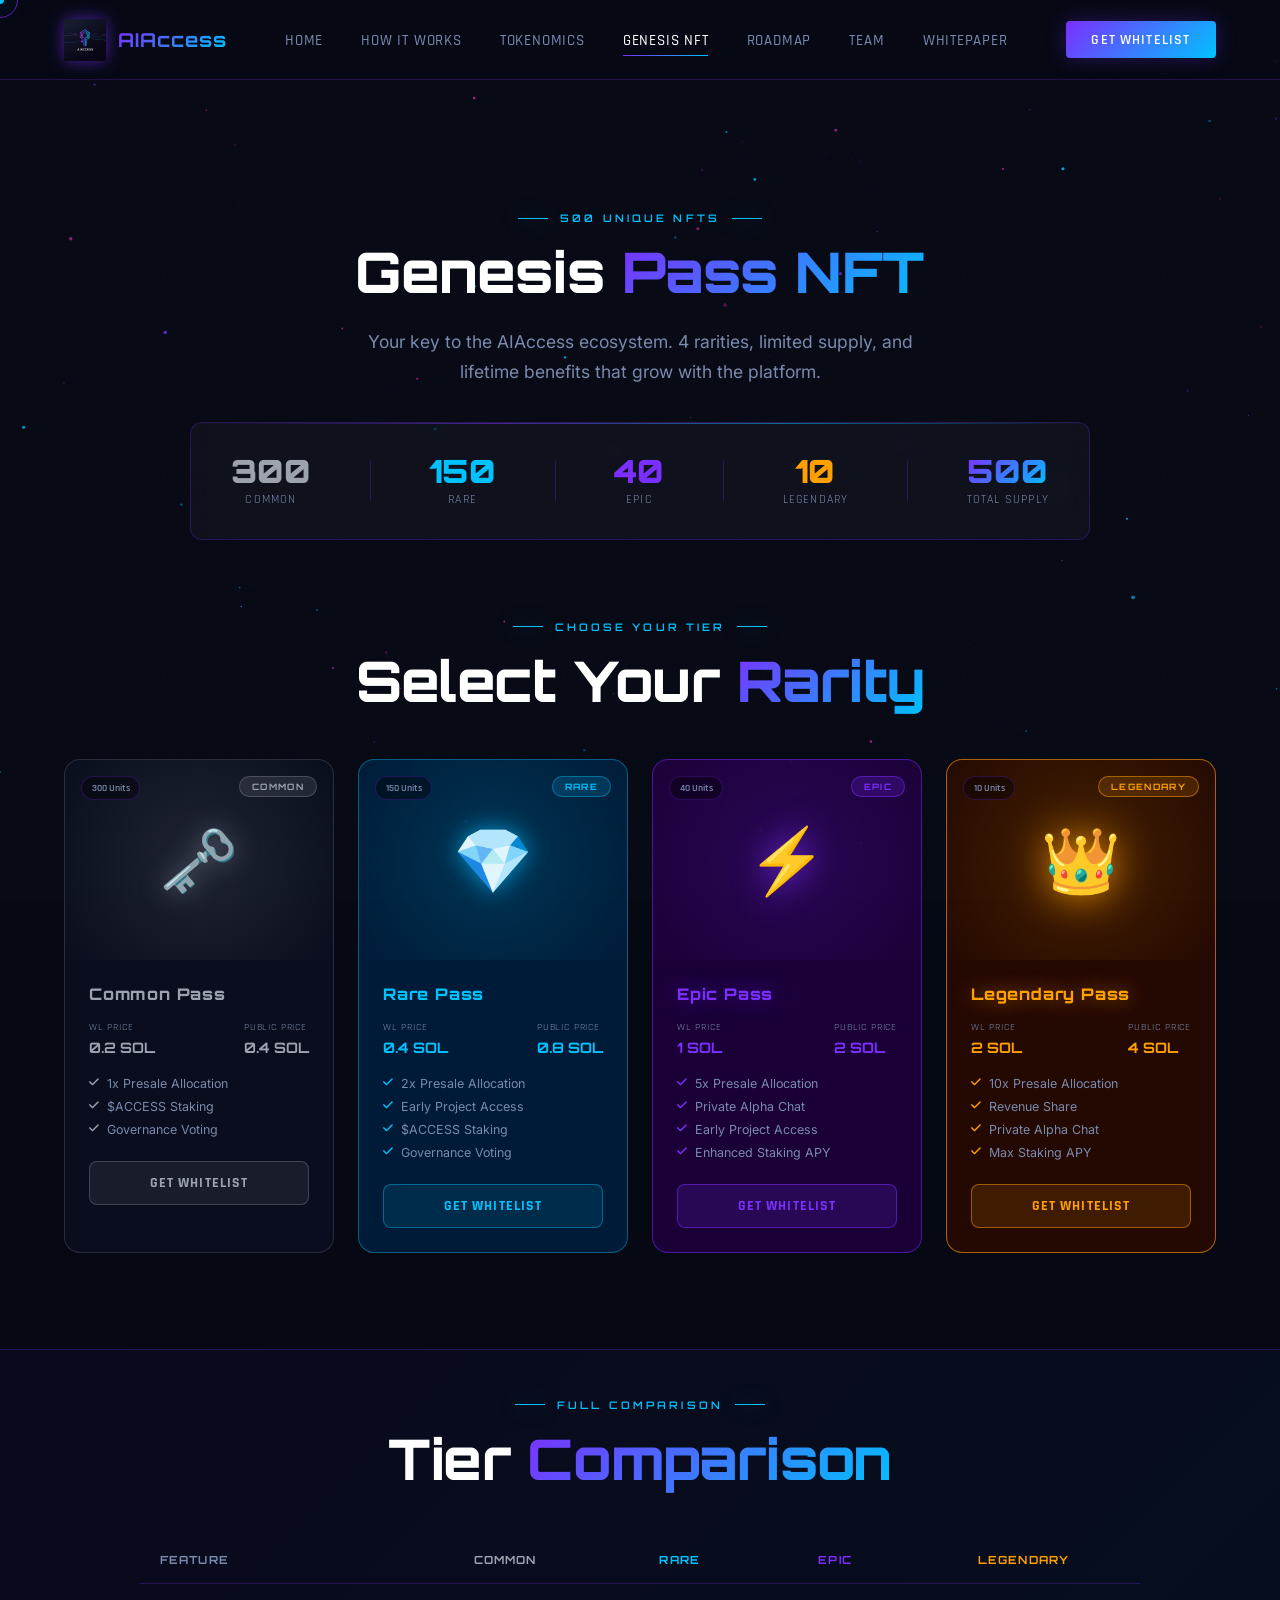
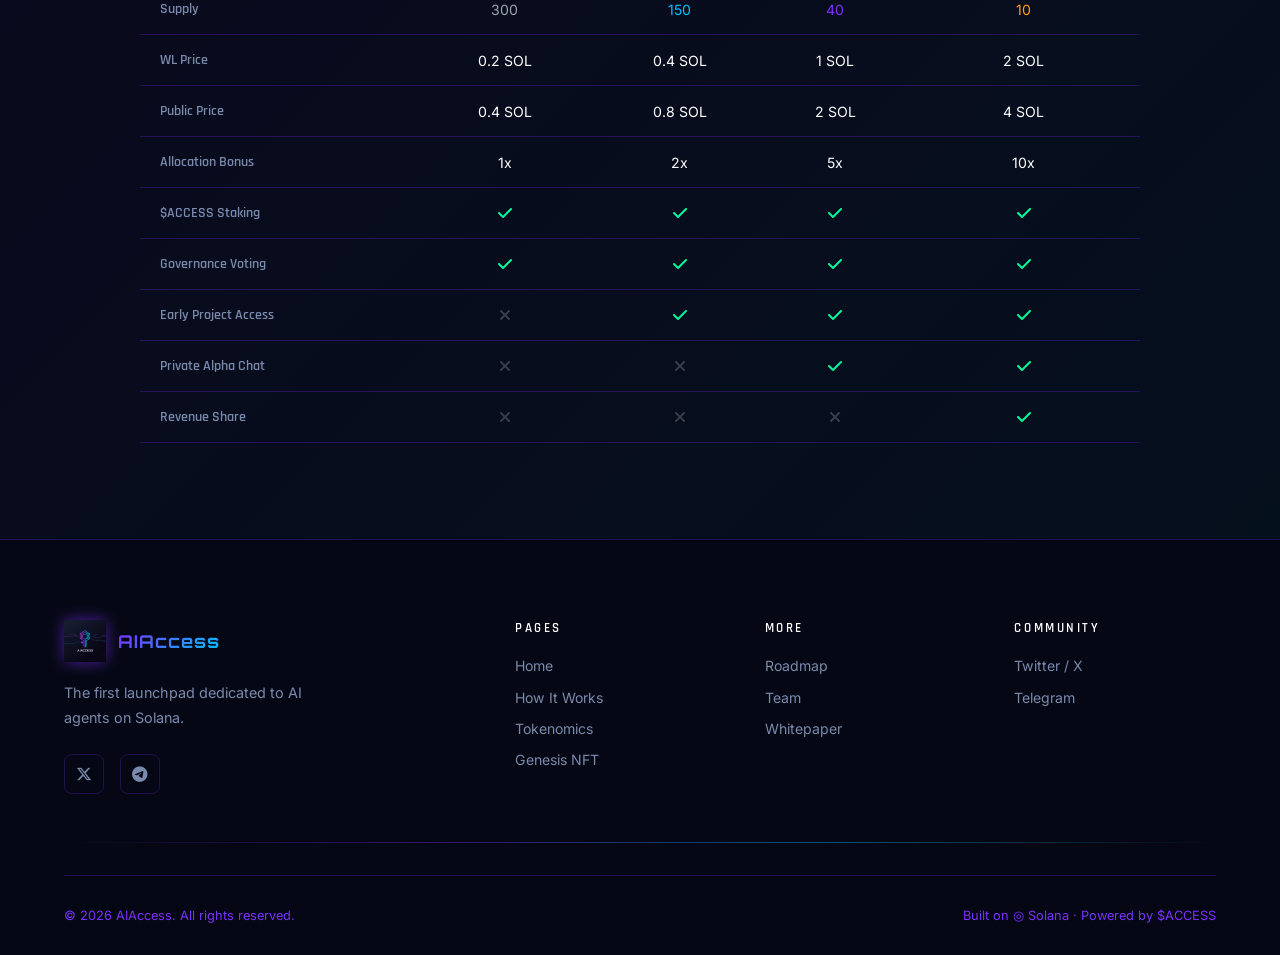
==== genesis-nft.html @ 283b60ef "Add files via upload" ====
<!DOCTYPE html>
<html lang="en">
<head>
  <meta charset="UTF-8" />
  <meta name="viewport" content="width=device-width, initial-scale=1.0" />
  <title>Genesis Pass NFT — AIAccess</title>
  <link rel="stylesheet" href="style.css" />
  <link rel="stylesheet" href="https://cdnjs.cloudflare.com/ajax/libs/font-awesome/6.5.0/css/all.min.css" />
  <style>
    .page-hero {
      min-height: 38vh;
      display: flex;
      align-items: center;
      justify-content: center;
      text-align: center;
      padding: calc(var(--nav-height) + 3rem) 2rem 2rem;
    }

    /* NFT Supply Bar */
    .supply-bar-section {
      padding: 0 clamp(1rem,5vw,4rem) 3rem;
    }

    .supply-bar-card {
      max-width: 900px;
      margin: 0 auto;
      padding: 2rem 2.5rem;
      display: flex;
      align-items: center;
      justify-content: space-between;
      flex-wrap: wrap;
      gap: 2rem;
    }

    .supply-item {
      text-align: center;
    }

    .supply-num {
      font-family: var(--font-display);
      font-size: 2rem;
      font-weight: 900;
      line-height: 1;
    }

    .supply-label {
      font-size: 0.75rem;
      color: var(--muted);
      text-transform: uppercase;
      letter-spacing: 0.1em;
      margin-top: 0.3rem;
      font-family: var(--font-heading);
    }

    /* NFT Cards */
    .nft-section {
      padding: 2rem clamp(1rem,5vw,4rem) 6rem;
    }

    .nft-grid {
      display: grid;
      grid-template-columns: repeat(4, 1fr);
      gap: 1.5rem;
      max-width: 1200px;
      margin: 3rem auto 0;
    }

    .nft-card {
      border-radius: 16px;
      overflow: hidden;
      position: relative;
      transition: var(--transition);
      cursor: pointer;
    }

    .nft-card::before {
      content: '';
      position: absolute;
      inset: 0;
      border-radius: 16px;
      padding: 1px;
      -webkit-mask: linear-gradient(#fff 0 0) content-box, linear-gradient(#fff 0 0);
      -webkit-mask-composite: xor;
      mask-composite: exclude;
      pointer-events: none;
    }

    .nft-card.common { background: rgba(10,15,30,0.9); border: 1px solid rgba(120,120,140,0.3); }
    .nft-card.rare { background: rgba(0,30,60,0.9); border: 1px solid rgba(0,194,255,0.4); }
    .nft-card.epic { background: rgba(30,0,60,0.9); border: 1px solid rgba(123,47,255,0.5); }
    .nft-card.legendary { background: rgba(40,10,0,0.9); border: 1px solid rgba(255,160,0,0.6); }

    .nft-card:hover {
      transform: translateY(-8px) scale(1.02);
    }

    .nft-card.common:hover { box-shadow: 0 20px 60px rgba(120,120,140,0.2); }
    .nft-card.rare:hover { box-shadow: 0 20px 60px rgba(0,194,255,0.25); }
    .nft-card.epic:hover { box-shadow: 0 20px 60px rgba(123,47,255,0.3); }
    .nft-card.legendary:hover { box-shadow: 0 20px 60px rgba(255,160,0,0.3); }

    .nft-visual {
      height: 200px;
      position: relative;
      display: flex;
      align-items: center;
      justify-content: center;
      overflow: hidden;
    }

    .nft-visual-bg {
      position: absolute;
      inset: 0;
      opacity: 0.15;
    }

    .nft-card.common .nft-visual-bg { background: radial-gradient(circle, #9ca3af, transparent); }
    .nft-card.rare .nft-visual-bg { background: radial-gradient(circle, #00C2FF, transparent); }
    .nft-card.epic .nft-visual-bg { background: radial-gradient(circle, #7B2FFF, transparent); }
    .nft-card.legendary .nft-visual-bg { background: radial-gradient(circle, #FFA000, transparent); }

    .nft-icon {
      font-size: 4rem;
      position: relative;
      z-index: 1;
      animation: float-slow 5s ease-in-out infinite;
    }

    .nft-card.common .nft-icon { filter: drop-shadow(0 0 12px rgba(156,163,175,0.5)); }
    .nft-card.rare .nft-icon { filter: drop-shadow(0 0 12px rgba(0,194,255,0.7)); }
    .nft-card.epic .nft-icon { filter: drop-shadow(0 0 16px rgba(123,47,255,0.8)); }
    .nft-card.legendary .nft-icon { filter: drop-shadow(0 0 20px rgba(255,160,0,0.9)); animation: float-slow 4s ease-in-out infinite, pulse-golden 2s ease-in-out infinite; }

    @keyframes pulse-golden {
      0%, 100% { filter: drop-shadow(0 0 20px rgba(255,160,0,0.9)); }
      50% { filter: drop-shadow(0 0 40px rgba(255,200,0,1)); }
    }

    .nft-rarity-badge {
      position: absolute;
      top: 1rem; right: 1rem;
      padding: 0.25rem 0.75rem;
      border-radius: 100px;
      font-family: var(--font-display);
      font-size: 0.55rem;
      font-weight: 700;
      letter-spacing: 0.15em;
      text-transform: uppercase;
    }

    .nft-card.common .nft-rarity-badge { background: rgba(156,163,175,0.15); color: #9ca3af; border: 1px solid rgba(156,163,175,0.3); }
    .nft-card.rare .nft-rarity-badge { background: rgba(0,194,255,0.15); color: var(--cyan); border: 1px solid rgba(0,194,255,0.4); }
    .nft-card.epic .nft-rarity-badge { background: rgba(123,47,255,0.2); color: var(--purple); border: 1px solid rgba(123,47,255,0.5); }
    .nft-card.legendary .nft-rarity-badge { background: rgba(255,160,0,0.15); color: #FFA000; border: 1px solid rgba(255,160,0,0.5); }

    .nft-supply-badge {
      position: absolute;
      top: 1rem; left: 1rem;
      padding: 0.25rem 0.6rem;
      border-radius: 100px;
      font-family: var(--font-heading);
      font-size: 0.65rem;
      font-weight: 600;
      color: var(--muted);
      background: rgba(0,0,0,0.4);
      border: 1px solid var(--border);
    }

    .nft-body {
      padding: 1.5rem;
    }

    .nft-name {
      font-family: var(--font-display);
      font-size: 1rem;
      font-weight: 800;
      margin-bottom: 1rem;
      letter-spacing: 0.05em;
    }

    .nft-card.common .nft-name { color: #9ca3af; }
    .nft-card.rare .nft-name { color: var(--cyan); }
    .nft-card.epic .nft-name { color: var(--purple); text-shadow: 0 0 20px rgba(123,47,255,0.5); }
    .nft-card.legendary .nft-name { color: #FFA000; text-shadow: 0 0 20px rgba(255,160,0,0.6); }

    .nft-pricing {
      display: flex;
      justify-content: space-between;
      margin-bottom: 1.25rem;
    }

    .price-item { }
    .price-label { font-size: 0.65rem; color: var(--muted); text-transform: uppercase; letter-spacing: 0.08em; margin-bottom: 0.2rem; font-family: var(--font-heading); }
    .price-val { font-family: var(--font-display); font-size: 0.9rem; font-weight: 700; }

    .nft-perks {
      display: flex;
      flex-direction: column;
      gap: 0.5rem;
      margin-bottom: 1.5rem;
    }

    .nft-perk {
      display: flex;
      align-items: center;
      gap: 0.5rem;
      font-size: 0.78rem;
      color: var(--muted);
    }

    .nft-perk i { font-size: 0.7rem; }

    .nft-card.common .nft-perk i { color: #9ca3af; }
    .nft-card.rare .nft-perk i { color: var(--cyan); }
    .nft-card.epic .nft-perk i { color: var(--purple); }
    .nft-card.legendary .nft-perk i { color: #FFA000; }

    .nft-btn {
      display: block;
      width: 100%;
      text-align: center;
      padding: 0.75rem;
      border-radius: 8px;
      font-family: var(--font-heading);
      font-size: 0.85rem;
      font-weight: 700;
      letter-spacing: 0.08em;
      text-transform: uppercase;
      transition: var(--transition);
      cursor: pointer;
      border: none;
      text-decoration: none;
      box-sizing: border-box;
    }

    .nft-card.common .nft-btn { background: rgba(156,163,175,0.1); color: #9ca3af; border: 1px solid rgba(156,163,175,0.3); }
    .nft-card.rare .nft-btn { background: rgba(0,194,255,0.1); color: var(--cyan); border: 1px solid rgba(0,194,255,0.4); }
    .nft-card.epic .nft-btn { background: rgba(123,47,255,0.15); color: var(--purple); border: 1px solid rgba(123,47,255,0.5); }
    .nft-card.legendary .nft-btn { background: rgba(255,160,0,0.12); color: #FFA000; border: 1px solid rgba(255,160,0,0.5); }

    .nft-btn:hover { filter: brightness(1.3); transform: none; }

    /* Comparison table */
    .compare-section {
      padding: 3rem clamp(1rem,5vw,4rem) 6rem;
      background: linear-gradient(135deg, rgba(123,47,255,0.04), rgba(0,194,255,0.04));
      border-top: 1px solid var(--border);
    }

    .compare-table {
      max-width: 1000px;
      margin: 3rem auto 0;
      overflow-x: auto;
    }

    table {
      width: 100%;
      border-collapse: collapse;
      font-size: 0.88rem;
    }

    th, td {
      padding: 1rem 1.25rem;
      text-align: center;
      border-bottom: 1px solid var(--border);
    }

    th {
      font-family: var(--font-display);
      font-size: 0.7rem;
      letter-spacing: 0.1em;
      text-transform: uppercase;
      color: var(--muted);
    }

    th:first-child, td:first-child { text-align: left; }

    .feature-col { font-family: var(--font-heading); font-weight: 600; color: var(--muted); font-size: 0.85rem; }
    .check { color: #00ff9d; font-size: 1rem; }
    .cross { color: rgba(255,255,255,0.2); font-size: 1rem; }

    .col-common { color: #9ca3af; }
    .col-rare { color: var(--cyan); }
    .col-epic { color: var(--purple); }
    .col-legendary { color: #FFA000; }

    tr:hover td { background: rgba(255,255,255,0.02); }

    @media (max-width: 900px) {
      .nft-grid { grid-template-columns: repeat(2, 1fr); }
    }

    @media (max-width: 560px) {
      .nft-grid { grid-template-columns: 1fr; }
      .supply-bar-card { justify-content: center; }
    }
  </style>
</head>
<body>
  <canvas id="bg-canvas"></canvas>
  <div class="noise-overlay"></div>
  <div class="cursor-dot"></div>
  <div class="cursor-ring"></div>

  <nav>
    <a href="index.html" class="nav-logo">
      <img src="logo_for_AIAccess_Dark_backg_2.jpg" alt="AIAccess Logo" />
      <span>AIAccess</span>
    </a>
    <ul class="nav-links">
      <li><a href="index.html">Home</a></li>
      <li><a href="how-it-works.html">How It Works</a></li>
      <li><a href="tokenomics.html">Tokenomics</a></li>
      <li><a href="genesis-nft.html" class="active">Genesis NFT</a></li>
      <li><a href="roadmap.html">Roadmap</a></li>
      <li><a href="team.html">Team</a></li>
      <li><a href="whitepaper.html">Whitepaper</a></li>
    </ul>
    <a href="https://form.typeform.com/to/y2b6b9hP" class="nav-cta"><span>Get Whitelist</span></a>
    <div class="hamburger"><span></span><span></span><span></span></div>
  </nav>

  <div class="mobile-menu">
    <a href="index.html">Home</a>
    <a href="how-it-works.html">How It Works</a>
    <a href="tokenomics.html">Tokenomics</a>
    <a href="genesis-nft.html" class="active">Genesis NFT</a>
    <a href="roadmap.html">Roadmap</a>
    <a href="team.html">Team</a>
    <a href="whitepaper.html">Whitepaper</a>
    <a href="https://form.typeform.com/to/y2b6b9hP" class="nav-cta"><span>Get Whitelist</span></a>
  </div>

  <main>
    <div class="page-hero">
      <div>
        <div class="section-label reveal" style="justify-content:center;">500 Unique NFTs</div>
        <h1 class="section-title reveal delay-1">Genesis <span class="gradient-text">Pass NFT</span></h1>
        <p class="section-subtitle reveal delay-2" style="margin:0 auto;text-align:center;">Your key to the AIAccess ecosystem. 4 rarities, limited supply, and lifetime benefits that grow with the platform.</p>
      </div>
    </div>

    <!-- SUPPLY BAR -->
    <div class="supply-bar-section">
      <div class="glass-card supply-bar-card reveal">
        <div class="supply-item">
          <div class="supply-num" style="color:#9ca3af;">300</div>
          <div class="supply-label">Common</div>
        </div>
        <div style="width:1px;height:40px;background:var(--border);"></div>
        <div class="supply-item">
          <div class="supply-num" style="color:var(--cyan);">150</div>
          <div class="supply-label">Rare</div>
        </div>
        <div style="width:1px;height:40px;background:var(--border);"></div>
        <div class="supply-item">
          <div class="supply-num" style="color:var(--purple);">40</div>
          <div class="supply-label">Epic</div>
        </div>
        <div style="width:1px;height:40px;background:var(--border);"></div>
        <div class="supply-item">
          <div class="supply-num" style="color:#FFA000;">10</div>
          <div class="supply-label">Legendary</div>
        </div>
        <div style="width:1px;height:40px;background:var(--border);"></div>
        <div class="supply-item">
          <div class="supply-num gradient-text">500</div>
          <div class="supply-label">Total Supply</div>
        </div>
      </div>
    </div>

    <!-- NFT CARDS -->
    <section class="nft-section">
      <div class="container">
        <div class="text-center reveal">
          <div class="section-label" style="justify-content:center;">Choose Your Tier</div>
          <h2 class="section-title">Select Your <span class="gradient-text">Rarity</span></h2>
        </div>

        <div class="nft-grid">
          <!-- COMMON -->
          <div class="nft-card common tilt-card reveal delay-1">
            <div class="nft-visual">
              <div class="nft-visual-bg"></div>
              <div class="nft-rarity-badge">Common</div>
              <div class="nft-supply-badge">300 Units</div>
              <div class="nft-icon">🗝️</div>
            </div>
            <div class="nft-body">
              <div class="nft-name">Common Pass</div>
              <div class="nft-pricing">
                <div class="price-item">
                  <div class="price-label">WL Price</div>
                  <div class="price-val" style="color:#9ca3af;">0.2 SOL</div>
                </div>
                <div class="price-item">
                  <div class="price-label">Public Price</div>
                  <div class="price-val" style="color:#9ca3af;">0.4 SOL</div>
                </div>
              </div>
              <div class="nft-perks">
                <div class="nft-perk"><i class="fa-solid fa-check"></i> 1x Presale Allocation</div>
                <div class="nft-perk"><i class="fa-solid fa-check"></i> $ACCESS Staking</div>
                <div class="nft-perk"><i class="fa-solid fa-check"></i> Governance Voting</div>
              </div>
              <a href="https://form.typeform.com/to/y2b6b9hP" target="_blank" rel="noopener noreferrer" class="nft-btn">Get Whitelist</a>
            </div>
          </div>

          <!-- RARE -->
          <div class="nft-card rare tilt-card reveal delay-2">
            <div class="nft-visual">
              <div class="nft-visual-bg"></div>
              <div class="nft-rarity-badge">Rare</div>
              <div class="nft-supply-badge">150 Units</div>
              <div class="nft-icon">💎</div>
            </div>
            <div class="nft-body">
              <div class="nft-name">Rare Pass</div>
              <div class="nft-pricing">
                <div class="price-item">
                  <div class="price-label">WL Price</div>
                  <div class="price-val" style="color:var(--cyan);">0.4 SOL</div>
                </div>
                <div class="price-item">
                  <div class="price-label">Public Price</div>
                  <div class="price-val" style="color:var(--cyan);">0.8 SOL</div>
                </div>
              </div>
              <div class="nft-perks">
                <div class="nft-perk"><i class="fa-solid fa-check"></i> 2x Presale Allocation</div>
                <div class="nft-perk"><i class="fa-solid fa-check"></i> Early Project Access</div>
                <div class="nft-perk"><i class="fa-solid fa-check"></i> $ACCESS Staking</div>
                <div class="nft-perk"><i class="fa-solid fa-check"></i> Governance Voting</div>
              </div>
              <a href="https://form.typeform.com/to/y2b6b9hP" target="_blank" rel="noopener noreferrer" class="nft-btn">Get Whitelist</a>
            </div>
          </div>

          <!-- EPIC -->
          <div class="nft-card epic tilt-card reveal delay-3">
            <div class="nft-visual">
              <div class="nft-visual-bg"></div>
              <div class="nft-rarity-badge">Epic</div>
              <div class="nft-supply-badge">40 Units</div>
              <div class="nft-icon">⚡</div>
            </div>
            <div class="nft-body">
              <div class="nft-name">Epic Pass</div>
              <div class="nft-pricing">
                <div class="price-item">
                  <div class="price-label">WL Price</div>
                  <div class="price-val" style="color:var(--purple);">1 SOL</div>
                </div>
                <div class="price-item">
                  <div class="price-label">Public Price</div>
                  <div class="price-val" style="color:var(--purple);">2 SOL</div>
                </div>
              </div>
              <div class="nft-perks">
                <div class="nft-perk"><i class="fa-solid fa-check"></i> 5x Presale Allocation</div>
                <div class="nft-perk"><i class="fa-solid fa-check"></i> Private Alpha Chat</div>
                <div class="nft-perk"><i class="fa-solid fa-check"></i> Early Project Access</div>
                <div class="nft-perk"><i class="fa-solid fa-check"></i> Enhanced Staking APY</div>
              </div>
              <a href="https://form.typeform.com/to/y2b6b9hP" target="_blank" rel="noopener noreferrer" class="nft-btn">Get Whitelist</a>
            </div>
          </div>

          <!-- LEGENDARY -->
          <div class="nft-card legendary tilt-card reveal delay-4">
            <div class="nft-visual">
              <div class="nft-visual-bg"></div>
              <div class="nft-rarity-badge">Legendary</div>
              <div class="nft-supply-badge">10 Units</div>
              <div class="nft-icon">👑</div>
            </div>
            <div class="nft-body">
              <div class="nft-name">Legendary Pass</div>
              <div class="nft-pricing">
                <div class="price-item">
                  <div class="price-label">WL Price</div>
                  <div class="price-val" style="color:#FFA000;">2 SOL</div>
                </div>
                <div class="price-item">
                  <div class="price-label">Public Price</div>
                  <div class="price-val" style="color:#FFA000;">4 SOL</div>
                </div>
              </div>
              <div class="nft-perks">
                <div class="nft-perk"><i class="fa-solid fa-check"></i> 10x Presale Allocation</div>
                <div class="nft-perk"><i class="fa-solid fa-check"></i> Revenue Share</div>
                <div class="nft-perk"><i class="fa-solid fa-check"></i> Private Alpha Chat</div>
                <div class="nft-perk"><i class="fa-solid fa-check"></i> Max Staking APY</div>
              </div>
              <a href="https://form.typeform.com/to/y2b6b9hP" target="_blank" rel="noopener noreferrer" class="nft-btn">Get Whitelist</a>
            </div>
          </div>
        </div>
      </div>
    </section>

    <!-- COMPARISON TABLE -->
    <section class="compare-section">
      <div class="container">
        <div class="text-center reveal">
          <div class="section-label" style="justify-content:center;">Full Comparison</div>
          <h2 class="section-title">Tier <span class="gradient-text">Comparison</span></h2>
        </div>

        <div class="compare-table reveal delay-1">
          <table>
            <thead>
              <tr>
                <th>Feature</th>
                <th class="col-common">Common</th>
                <th class="col-rare">Rare</th>
                <th class="col-epic">Epic</th>
                <th class="col-legendary">Legendary</th>
              </tr>
            </thead>
            <tbody>
              <tr>
                <td class="feature-col">Supply</td>
                <td class="col-common">300</td>
                <td class="col-rare">150</td>
                <td class="col-epic">40</td>
                <td class="col-legendary">10</td>
              </tr>
              <tr>
                <td class="feature-col">WL Price</td>
                <td>0.2 SOL</td>
                <td>0.4 SOL</td>
                <td>1 SOL</td>
                <td>2 SOL</td>
              </tr>
              <tr>
                <td class="feature-col">Public Price</td>
                <td>0.4 SOL</td>
                <td>0.8 SOL</td>
                <td>2 SOL</td>
                <td>4 SOL</td>
              </tr>
              <tr>
                <td class="feature-col">Allocation Bonus</td>
                <td>1x</td>
                <td>2x</td>
                <td>5x</td>
                <td>10x</td>
              </tr>
              <tr>
                <td class="feature-col">$ACCESS Staking</td>
                <td><i class="fa-solid fa-check check"></i></td>
                <td><i class="fa-solid fa-check check"></i></td>
                <td><i class="fa-solid fa-check check"></i></td>
                <td><i class="fa-solid fa-check check"></i></td>
              </tr>
              <tr>
                <td class="feature-col">Governance Voting</td>
                <td><i class="fa-solid fa-check check"></i></td>
                <td><i class="fa-solid fa-check check"></i></td>
                <td><i class="fa-solid fa-check check"></i></td>
                <td><i class="fa-solid fa-check check"></i></td>
              </tr>
              <tr>
                <td class="feature-col">Early Project Access</td>
                <td><i class="fa-solid fa-xmark cross"></i></td>
                <td><i class="fa-solid fa-check check"></i></td>
                <td><i class="fa-solid fa-check check"></i></td>
                <td><i class="fa-solid fa-check check"></i></td>
              </tr>
              <tr>
                <td class="feature-col">Private Alpha Chat</td>
                <td><i class="fa-solid fa-xmark cross"></i></td>
                <td><i class="fa-solid fa-xmark cross"></i></td>
                <td><i class="fa-solid fa-check check"></i></td>
                <td><i class="fa-solid fa-check check"></i></td>
              </tr>
              <tr>
                <td class="feature-col">Revenue Share</td>
                <td><i class="fa-solid fa-xmark cross"></i></td>
                <td><i class="fa-solid fa-xmark cross"></i></td>
                <td><i class="fa-solid fa-xmark cross"></i></td>
                <td><i class="fa-solid fa-check check"></i></td>
              </tr>
            </tbody>
          </table>
        </div>
      </div>
    </section>
  </main>

  <footer>
    <div class="footer-grid">
      <div class="footer-brand">
        <div class="nav-logo">
          <img src="logo_for_AIAccess_Dark_backg_2.jpg" alt="AIAccess Logo" />
          <span style="font-family:var(--font-display);background:var(--grad-main);-webkit-background-clip:text;-webkit-text-fill-color:transparent;background-clip:text;font-size:1.1rem;font-weight:700;">AIAccess</span>
        </div>
        <p>The first launchpad dedicated to AI agents on Solana.</p>
        <div class="footer-social">
          <a href="https://x.com/aikin_access" target="_blank" class="social-icon"><i class="fa-brands fa-x-twitter"></i></a>
          <a href="https://t.me/aikin_access" target="_blank" class="social-icon"><i class="fa-brands fa-telegram"></i></a>
        </div>
      </div>
      <div class="footer-col"><h4>Pages</h4><ul><li><a href="index.html">Home</a></li><li><a href="how-it-works.html">How It Works</a></li><li><a href="tokenomics.html">Tokenomics</a></li><li><a href="genesis-nft.html">Genesis NFT</a></li></ul></div>
      <div class="footer-col"><h4>More</h4><ul><li><a href="roadmap.html">Roadmap</a></li><li><a href="team.html">Team</a></li><li><a href="whitepaper.html">Whitepaper</a></li></ul></div>
      <div class="footer-col"><h4>Community</h4><ul><li><a href="https://x.com/aikin_access" target="_blank">Twitter / X</a></li><li><a href="https://t.me/aikin_access" target="_blank">Telegram</a></li></ul></div>
    </div>
    <div class="glow-divider"></div>
    <div class="footer-bottom" style="margin-top:2rem;">
      <span>© 2026 AIAccess. All rights reserved.</span>
      <span>Built on <span>◎ Solana</span> · Powered by <span>$ACCESS</span></span>
    </div>
  </footer>

  <script src="main.js"></script>
</body>
</html>
---- style.css ----
@import url('https://fonts.googleapis.com/css2?family=Orbitron:wght@400;500;600;700;800;900&family=Rajdhani:wght@300;400;500;600;700&family=Inter:wght@300;400;500;600&display=swap');

/* ============================================================
   CSS VARIABLES
   ============================================================ */
:root {
  --bg-primary: #060914;
  --bg-secondary: #0a0f1e;
  --bg-card: rgba(255, 255, 255, 0.03);
  --bg-card-hover: rgba(255, 255, 255, 0.06);

  --purple: #7B2FFF;
  --cyan: #00C2FF;
  --pink: #FF2FBE;
  --white: #ffffff;
  --muted: #7a8aad;
  --border: rgba(123, 47, 255, 0.25);
  --border-cyan: rgba(0, 194, 255, 0.25);

  --grad-main: linear-gradient(135deg, #7B2FFF, #00C2FF);
  --grad-pink: linear-gradient(135deg, #FF2FBE, #7B2FFF);
  --grad-full: linear-gradient(135deg, #FF2FBE, #7B2FFF, #00C2FF);

  --glow-purple: 0 0 20px rgba(123, 47, 255, 0.5), 0 0 60px rgba(123, 47, 255, 0.2);
  --glow-cyan: 0 0 20px rgba(0, 194, 255, 0.5), 0 0 60px rgba(0, 194, 255, 0.2);
  --glow-pink: 0 0 20px rgba(255, 47, 190, 0.5), 0 0 60px rgba(255, 47, 190, 0.2);

  --font-display: 'Orbitron', monospace;
  --font-heading: 'Rajdhani', sans-serif;
  --font-body: 'Inter', sans-serif;

  --nav-height: 80px;
  --transition: all 0.3s cubic-bezier(0.4, 0, 0.2, 1);
  --transition-slow: all 0.6s cubic-bezier(0.4, 0, 0.2, 1);
}

/* ============================================================
   RESET & BASE
   ============================================================ */
*, *::before, *::after {
  margin: 0;
  padding: 0;
  box-sizing: border-box;
}

html {
  scroll-behavior: smooth;
  overflow-x: hidden;
}

body {
  font-family: var(--font-body);
  background: var(--bg-primary);
  color: var(--white);
  overflow-x: hidden;
  min-height: 100vh;
  position: relative;
}

a {
  text-decoration: none;
  color: inherit;
  transition: var(--transition);
}

ul { list-style: none; }

img { max-width: 100%; display: block; }

/* ============================================================
   CUSTOM CURSOR (Desktop only)
   ============================================================ */
@media (hover: hover) and (pointer: fine) {
  body { cursor: none; }

  .cursor-dot {
    width: 8px;
    height: 8px;
    background: var(--cyan);
    border-radius: 50%;
    position: fixed;
    top: 0; left: 0;
    pointer-events: none;
    z-index: 99999;
    transform: translate(-50%, -50%);
    transition: transform 0.1s ease, background 0.3s ease;
    box-shadow: var(--glow-cyan);
  }

  .cursor-ring {
    width: 36px;
    height: 36px;
    border: 1.5px solid rgba(123, 47, 255, 0.7);
    border-radius: 50%;
    position: fixed;
    top: 0; left: 0;
    pointer-events: none;
    z-index: 99998;
    transform: translate(-50%, -50%);
    transition: transform 0.12s ease, width 0.3s ease, height 0.3s ease, border-color 0.3s ease;
  }

  .cursor-dot.hovered { background: var(--pink); transform: translate(-50%, -50%) scale(2); }
  .cursor-ring.hovered { width: 60px; height: 60px; border-color: var(--pink); }
}

@media (hover: none), (pointer: coarse) {
  .cursor-dot, .cursor-ring { display: none !important; }
}

/* ============================================================
   CANVAS BACKGROUND
   ============================================================ */
#bg-canvas {
  position: fixed;
  top: 0; left: 0;
  width: 100%; height: 100%;
  z-index: 0;
  pointer-events: none;
}

/* ============================================================
   NOISE OVERLAY
   ============================================================ */
.noise-overlay {
  position: fixed;
  inset: 0;
  z-index: 1;
  pointer-events: none;
  opacity: 0.03;
  background-image: url("data:image/svg+xml,%3Csvg viewBox='0 0 256 256' xmlns='http://www.w3.org/2000/svg'%3E%3Cfilter id='n'%3E%3CfeTurbulence type='fractalNoise' baseFrequency='0.9' numOctaves='4' stitchTiles='stitch'/%3E%3C/filter%3E%3Crect width='100%25' height='100%25' filter='url(%23n)'/%3E%3C/svg%3E");
  background-size: 200px 200px;
}

/* ============================================================
   NAVIGATION
   ============================================================ */
nav {
  position: fixed;
  top: 0; left: 0; right: 0;
  height: var(--nav-height);
  z-index: 1000;
  display: flex;
  align-items: center;
  justify-content: space-between;
  padding: 0 clamp(1rem, 5vw, 4rem);
  background: rgba(6, 9, 20, 0.7);
  backdrop-filter: blur(20px);
  -webkit-backdrop-filter: blur(20px);
  border-bottom: 1px solid var(--border);
  transition: var(--transition);
}

nav.scrolled {
  background: rgba(6, 9, 20, 0.95);
  border-bottom-color: rgba(123, 47, 255, 0.4);
}

.nav-logo {
  display: flex;
  align-items: center;
  gap: 0.75rem;
  font-family: var(--font-display);
  font-size: clamp(1rem, 2.5vw, 1.2rem);
  font-weight: 700;
  letter-spacing: 0.05em;
}

.nav-logo img {
  width: 42px;
  height: 42px;
  object-fit: contain;
  filter: drop-shadow(0 0 8px rgba(123, 47, 255, 0.6));
}

.nav-logo span {
  background: var(--grad-main);
  -webkit-background-clip: text;
  -webkit-text-fill-color: transparent;
  background-clip: text;
}

.nav-links {
  display: flex;
  align-items: center;
  gap: clamp(1rem, 3vw, 2.5rem);
}

.nav-links a {
  font-family: var(--font-heading);
  font-size: 0.95rem;
  font-weight: 500;
  color: var(--muted);
  letter-spacing: 0.05em;
  text-transform: uppercase;
  position: relative;
  padding: 0.25rem 0;
}

.nav-links a::after {
  content: '';
  position: absolute;
  bottom: -2px; left: 0;
  width: 0; height: 1px;
  background: var(--grad-main);
  transition: width 0.3s ease;
}

.nav-links a:hover,
.nav-links a.active {
  color: var(--white);
}

.nav-links a:hover::after,
.nav-links a.active::after {
  width: 100%;
}

.nav-cta {
  font-family: var(--font-heading);
  font-size: 0.9rem;
  font-weight: 600;
  letter-spacing: 0.08em;
  text-transform: uppercase;
  padding: 0.6rem 1.6rem;
  background: var(--grad-main);
  border-radius: 4px;
  color: var(--white) !important;
  position: relative;
  overflow: hidden;
  border: none;
  box-shadow: 0 0 20px rgba(123, 47, 255, 0.3);
}

.nav-cta::before {
  content: '';
  position: absolute;
  inset: 0;
  background: linear-gradient(135deg, #00C2FF, #7B2FFF);
  opacity: 0;
  transition: opacity 0.3s ease;
}

.nav-cta:hover::before { opacity: 1; }
.nav-cta span { position: relative; z-index: 1; }
.nav-cta::after { display: none !important; }

/* Hamburger */
.hamburger {
  display: none;
  flex-direction: column;
  gap: 5px;
  cursor: pointer;
  padding: 0.5rem;
  z-index: 1001;
}

.hamburger span {
  display: block;
  width: 26px;
  height: 2px;
  background: var(--white);
  border-radius: 2px;
  transition: var(--transition);
}

.hamburger.active span:nth-child(1) { transform: translateY(7px) rotate(45deg); }
.hamburger.active span:nth-child(2) { opacity: 0; transform: scaleX(0); }
.hamburger.active span:nth-child(3) { transform: translateY(-7px) rotate(-45deg); }

/* Mobile Nav */
.mobile-menu {
  position: fixed;
  top: var(--nav-height);
  left: 0; right: 0;
  background: rgba(6, 9, 20, 0.98);
  backdrop-filter: blur(20px);
  padding: 2rem;
  display: flex;
  flex-direction: column;
  gap: 1.5rem;
  z-index: 999;
  border-bottom: 1px solid var(--border);
  transform: translateY(-10px);
  opacity: 0;
  pointer-events: none;
  visibility: hidden;
  transition: opacity 0.3s cubic-bezier(0.4, 0, 0.2, 1),
              transform 0.3s cubic-bezier(0.4, 0, 0.2, 1),
              visibility 0.3s;
}

.mobile-menu.open {
  transform: translateY(0);
  opacity: 1;
  pointer-events: all;
  visibility: visible;
}

.mobile-menu a {
  font-family: var(--font-heading);
  font-size: 1.2rem;
  font-weight: 600;
  letter-spacing: 0.1em;
  text-transform: uppercase;
  color: var(--muted);
  padding: 0.5rem 0;
  border-bottom: 1px solid var(--border);
}

.mobile-menu a:hover,
.mobile-menu a.active { color: var(--cyan); }

.mobile-menu .nav-cta {
  text-align: center;
  display: block;
  padding: 0.9rem;
  margin-top: 0.5rem;
}

/* ============================================================
   MAIN WRAPPER
   ============================================================ */
main {
  position: relative;
  z-index: 2;
  padding-top: var(--nav-height);
}

/* ============================================================
   SECTION BASE
   ============================================================ */
section {
  position: relative;
  padding: clamp(4rem, 10vw, 8rem) clamp(1rem, 5vw, 4rem);
  overflow: hidden;
}

.section-label {
  font-family: var(--font-display);
  font-size: 0.65rem;
  font-weight: 600;
  letter-spacing: 0.3em;
  text-transform: uppercase;
  color: var(--cyan);
  display: flex;
  align-items: center;
  gap: 0.75rem;
  margin-bottom: 1rem;
}

.section-label::before {
  content: '';
  width: 30px;
  height: 1px;
  background: var(--cyan);
  box-shadow: var(--glow-cyan);
  flex-shrink: 0;
}

/* When section-label is centered, add matching line on both sides */
.section-label[style*="justify-content:center"]::after,
.section-label[style*="justify-content: center"]::after {
  content: '';
  width: 30px;
  height: 1px;
  background: var(--cyan);
  box-shadow: var(--glow-cyan);
  flex-shrink: 0;
}

.section-title {
  font-family: var(--font-display);
  font-size: clamp(1.8rem, 5vw, 3.5rem);
  font-weight: 800;
  line-height: 1.1;
  letter-spacing: -0.01em;
  margin-bottom: 1.5rem;
}

.section-title .gradient-text {
  background: var(--grad-main);
  -webkit-background-clip: text;
  -webkit-text-fill-color: transparent;
  background-clip: text;
}

.section-subtitle {
  font-family: var(--font-body);
  font-size: clamp(0.95rem, 2vw, 1.1rem);
  color: var(--muted);
  line-height: 1.7;
  max-width: 600px;
}

/* ============================================================
   BUTTONS
   ============================================================ */
.btn-primary {
  display: inline-flex;
  align-items: center;
  gap: 0.5rem;
  font-family: var(--font-heading);
  font-size: 1rem;
  font-weight: 600;
  letter-spacing: 0.08em;
  text-transform: uppercase;
  padding: 0.9rem 2.2rem;
  background: var(--grad-main);
  border: none;
  border-radius: 4px;
  color: var(--white);
  cursor: pointer;
  position: relative;
  overflow: hidden;
  box-shadow: 0 0 30px rgba(123, 47, 255, 0.4);
  transition: var(--transition);
}

.btn-primary::before {
  content: '';
  position: absolute;
  inset: 0;
  background: linear-gradient(135deg, rgba(255,255,255,0.1), transparent);
  opacity: 0;
  transition: opacity 0.3s ease;
}

.btn-primary:hover {
  transform: translateY(-2px);
  box-shadow: 0 0 50px rgba(123, 47, 255, 0.6);
}

.btn-primary:hover::before { opacity: 1; }

.btn-outline {
  display: inline-flex;
  align-items: center;
  gap: 0.5rem;
  font-family: var(--font-heading);
  font-size: 1rem;
  font-weight: 600;
  letter-spacing: 0.08em;
  text-transform: uppercase;
  padding: 0.875rem 2.2rem;
  background: transparent;
  border: 1px solid var(--border);
  border-radius: 4px;
  color: var(--white);
  cursor: pointer;
  position: relative;
  overflow: hidden;
  transition: var(--transition);
}

.btn-outline::before {
  content: '';
  position: absolute;
  inset: 0;
  background: var(--bg-card-hover);
  opacity: 0;
  transition: opacity 0.3s ease;
}

.btn-outline:hover {
  border-color: var(--purple);
  transform: translateY(-2px);
  box-shadow: var(--glow-purple);
}

.btn-outline:hover::before { opacity: 1; }

/* ============================================================
   GLASS CARD
   ============================================================ */
.glass-card {
  background: var(--bg-card);
  border: 1px solid var(--border);
  border-radius: 12px;
  backdrop-filter: blur(10px);
  -webkit-backdrop-filter: blur(10px);
  transition: var(--transition);
  position: relative;
  overflow: hidden;
}

.glass-card::before {
  content: '';
  position: absolute;
  top: 0; left: 0; right: 0;
  height: 1px;
  background: linear-gradient(90deg, transparent, rgba(123, 47, 255, 0.5), rgba(0, 194, 255, 0.5), transparent);
}

.glass-card:hover {
  background: var(--bg-card-hover);
  border-color: rgba(123, 47, 255, 0.5);
  transform: translateY(-4px);
  box-shadow: 0 20px 60px rgba(123, 47, 255, 0.15);
}

/* ============================================================
   GRADIENT TEXT
   ============================================================ */
.gradient-text {
  background: var(--grad-main);
  -webkit-background-clip: text;
  -webkit-text-fill-color: transparent;
  background-clip: text;
}

.gradient-text-pink {
  background: var(--grad-pink);
  -webkit-background-clip: text;
  -webkit-text-fill-color: transparent;
  background-clip: text;
}

/* ============================================================
   GLOW LINE DIVIDER
   ============================================================ */
.glow-divider {
  width: 100%;
  height: 1px;
  background: linear-gradient(90deg, transparent, var(--purple), var(--cyan), transparent);
  opacity: 0.4;
  margin: 0;
}

/* ============================================================
   SCROLL REVEAL ANIMATIONS
   ============================================================ */
.reveal {
  opacity: 0;
  transform: translateY(40px);
  transition: opacity 0.8s cubic-bezier(0.4, 0, 0.2, 1), transform 0.8s cubic-bezier(0.4, 0, 0.2, 1);
}

.reveal.visible {
  opacity: 1;
  transform: translateY(0);
}

.reveal-left {
  opacity: 0;
  transform: translateX(-40px);
  transition: opacity 0.8s cubic-bezier(0.4, 0, 0.2, 1), transform 0.8s cubic-bezier(0.4, 0, 0.2, 1);
}

.reveal-left.visible {
  opacity: 1;
  transform: translateX(0);
}

.reveal-right {
  opacity: 0;
  transform: translateX(40px);
  transition: opacity 0.8s cubic-bezier(0.4, 0, 0.2, 1), transform 0.8s cubic-bezier(0.4, 0, 0.2, 1);
}

.reveal-right.visible {
  opacity: 1;
  transform: translateX(0);
}

.delay-1 { transition-delay: 0.1s; }
.delay-2 { transition-delay: 0.2s; }
.delay-3 { transition-delay: 0.3s; }
.delay-4 { transition-delay: 0.4s; }
.delay-5 { transition-delay: 0.5s; }
.delay-6 { transition-delay: 0.6s; }

/* ============================================================
   FLOATING ANIMATION
   ============================================================ */
@keyframes float {
  0%, 100% { transform: translateY(0px); }
  50% { transform: translateY(-20px); }
}

@keyframes float-slow {
  0%, 100% { transform: translateY(0px) rotate(0deg); }
  50% { transform: translateY(-12px) rotate(1deg); }
}

@keyframes pulse-glow {
  0%, 100% { box-shadow: 0 0 20px rgba(123, 47, 255, 0.3); }
  50% { box-shadow: 0 0 60px rgba(123, 47, 255, 0.7), 0 0 100px rgba(0, 194, 255, 0.3); }
}

@keyframes neon-flicker {
  0%, 19%, 21%, 23%, 25%, 54%, 56%, 100% {
    text-shadow: 0 0 10px var(--cyan), 0 0 30px var(--cyan), 0 0 60px var(--purple);
  }
  20%, 24%, 55% {
    text-shadow: none;
  }
}

@keyframes gradient-shift {
  0% { background-position: 0% 50%; }
  50% { background-position: 100% 50%; }
  100% { background-position: 0% 50%; }
}

@keyframes spin-slow {
  from { transform: rotate(0deg); }
  to { transform: rotate(360deg); }
}

@keyframes circuit-flow {
  0% { stroke-dashoffset: 1000; }
  100% { stroke-dashoffset: 0; }
}

/* ============================================================
   CIRCUIT DECORATION
   ============================================================ */
.circuit-lines {
  position: absolute;
  inset: 0;
  pointer-events: none;
  overflow: hidden;
  opacity: 0.15;
}

/* ============================================================
   FOOTER
   ============================================================ */
footer {
  position: relative;
  z-index: 2;
  padding: clamp(3rem, 8vw, 5rem) clamp(1rem, 5vw, 4rem) 2rem;
  border-top: 1px solid var(--border);
  background: rgba(6, 9, 20, 0.8);
}

.footer-grid {
  display: grid;
  grid-template-columns: 2fr repeat(3, 1fr);
  gap: 3rem;
  margin-bottom: 3rem;
}

.footer-brand .nav-logo {
  margin-bottom: 1.2rem;
}

.footer-brand p {
  font-size: 0.9rem;
  color: var(--muted);
  line-height: 1.7;
  max-width: 280px;
}

.footer-col h4 {
  font-family: var(--font-heading);
  font-size: 0.8rem;
  font-weight: 600;
  letter-spacing: 0.2em;
  text-transform: uppercase;
  color: var(--white);
  margin-bottom: 1.2rem;
}

.footer-col ul {
  display: flex;
  flex-direction: column;
  gap: 0.7rem;
}

.footer-col ul li a {
  font-size: 0.88rem;
  color: var(--muted);
}

.footer-col ul li a:hover { color: var(--cyan); }

.footer-social {
  display: flex;
  gap: 1rem;
  margin-top: 1.5rem;
}

.social-icon {
  width: 40px;
  height: 40px;
  border: 1px solid var(--border);
  border-radius: 8px;
  display: flex;
  align-items: center;
  justify-content: center;
  color: var(--muted);
  font-size: 1rem;
  transition: var(--transition);
}

.social-icon:hover {
  border-color: var(--purple);
  color: var(--purple);
  box-shadow: var(--glow-purple);
  transform: translateY(-2px);
}

.footer-bottom {
  display: flex;
  justify-content: space-between;
  align-items: center;
  padding-top: 2rem;
  border-top: 1px solid var(--border);
  font-size: 0.8rem;
  color: var(--muted);
  flex-wrap: wrap;
  gap: 1rem;
}

.footer-bottom span { color: var(--purple); }

/* ============================================================
   SCROLLBAR
   ============================================================ */
::-webkit-scrollbar { width: 6px; }
::-webkit-scrollbar-track { background: var(--bg-primary); }
::-webkit-scrollbar-thumb {
  background: linear-gradient(var(--purple), var(--cyan));
  border-radius: 3px;
}

/* ============================================================
   RESPONSIVE
   ============================================================ */
@media (max-width: 1024px) {
  .nav-links { gap: 1.5rem; }
  .footer-grid { grid-template-columns: 1fr 1fr; }
}

@media (max-width: 768px) {
  .nav-links, .nav-cta { display: none; }
  .hamburger { display: flex; }

  .footer-grid {
    grid-template-columns: 1fr 1fr;
    gap: 2rem;
  }

  .footer-brand { grid-column: 1 / -1; }
}

@media (max-width: 480px) {
  .footer-grid { grid-template-columns: 1fr; }

  .footer-bottom {
    flex-direction: column;
    text-align: center;
  }

  section { padding: 3rem 1rem; }
}

/* ============================================================
   UTILITY
   ============================================================ */
.text-center { text-align: center; }
.text-muted { color: var(--muted); }
.mt-1 { margin-top: 1rem; }
.mt-2 { margin-top: 2rem; }
.mt-3 { margin-top: 3rem; }
.mb-1 { margin-bottom: 1rem; }
.mb-2 { margin-bottom: 2rem; }

.container {
  max-width: 1200px;
  margin: 0 auto;
}

.flex { display: flex; }
.flex-center { display: flex; align-items: center; justify-content: center; }
.grid { display: grid; }
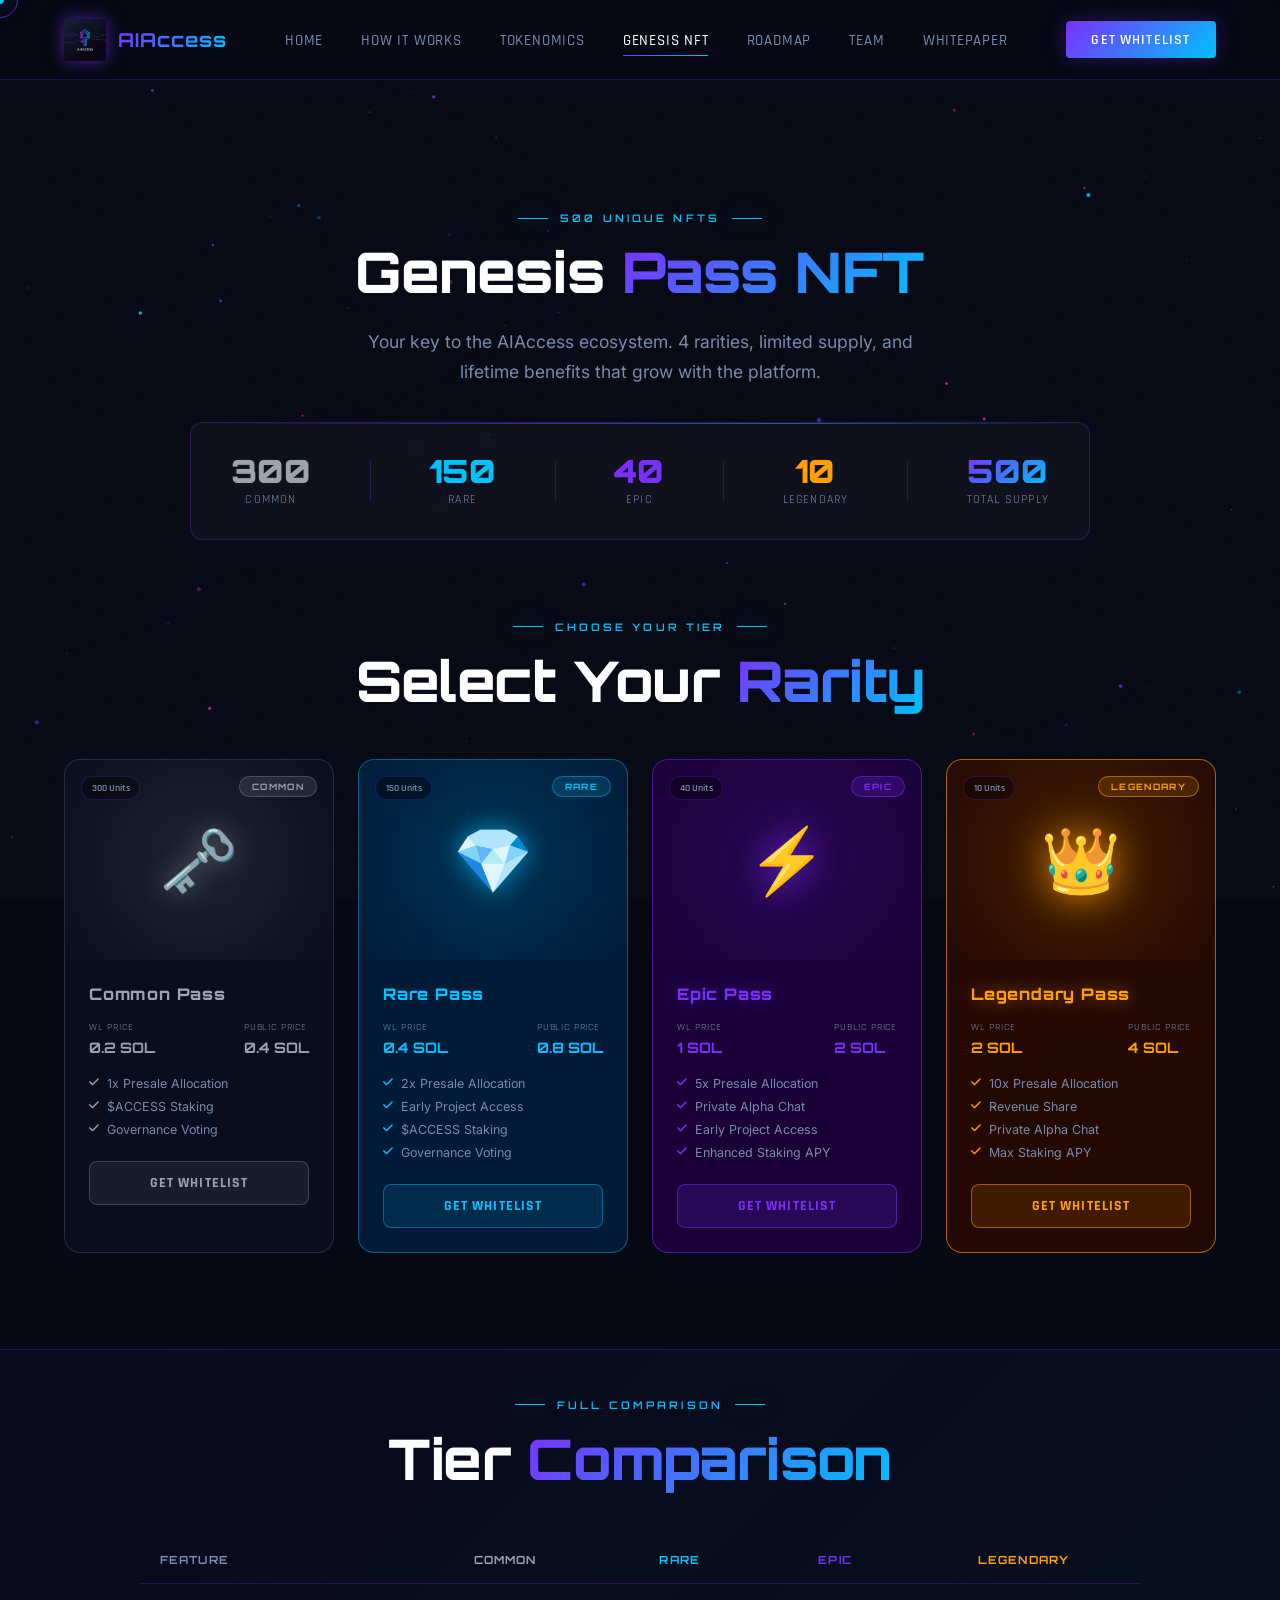
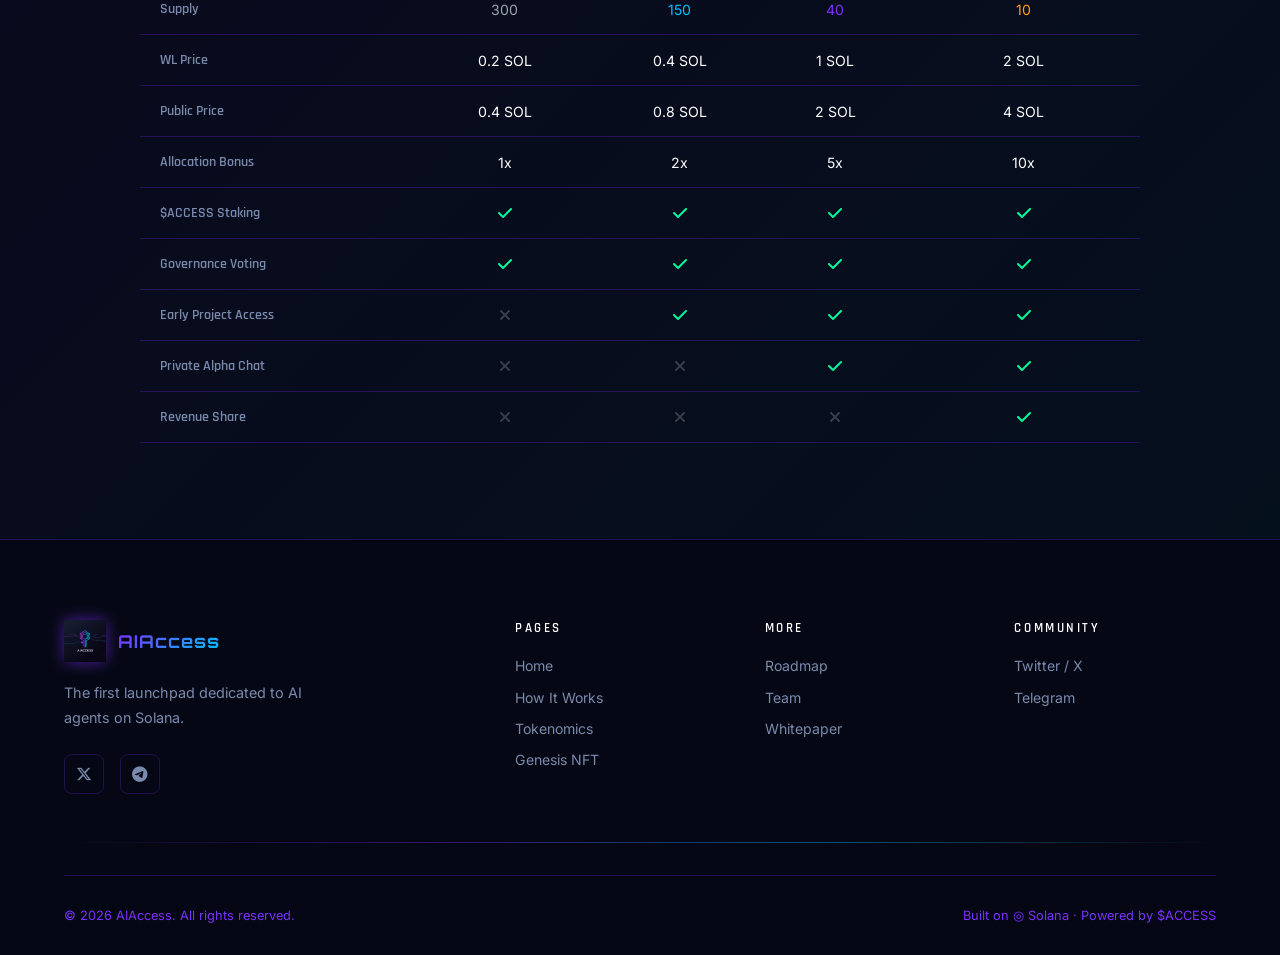
==== commit 78b95ae0: "genesis-nft.html" ====
--- a/genesis-nft.html
+++ b/genesis-nft.html
@@ -316,7 +316,7 @@
       <li><a href="team.html">Team</a></li>
       <li><a href="whitepaper.html">Whitepaper</a></li>
     </ul>
-    <a href="https://form.typeform.com/to/y2b6b9hP" class="nav-cta"><span>Get Whitelist</span></a>
+    <a href="https://tally.so/r/yPEDzx" class="nav-cta"><span>Get Whitelist</span></a>
     <div class="hamburger"><span></span><span></span><span></span></div>
   </nav>
 
@@ -328,7 +328,7 @@
     <a href="roadmap.html">Roadmap</a>
     <a href="team.html">Team</a>
     <a href="whitepaper.html">Whitepaper</a>
-    <a href="https://form.typeform.com/to/y2b6b9hP" class="nav-cta"><span>Get Whitelist</span></a>
+    <a href="https://tally.so/r/yPEDzx" class="nav-cta"><span>Get Whitelist</span></a>
   </div>
 
   <main>
@@ -404,7 +404,7 @@
                 <div class="nft-perk"><i class="fa-solid fa-check"></i> $ACCESS Staking</div>
                 <div class="nft-perk"><i class="fa-solid fa-check"></i> Governance Voting</div>
               </div>
-              <a href="https://form.typeform.com/to/y2b6b9hP" target="_blank" rel="noopener noreferrer" class="nft-btn">Get Whitelist</a>
+              <a href="https://tally.so/r/yPEDzx" target="_blank" rel="noopener noreferrer" class="nft-btn">Get Whitelist</a>
             </div>
           </div>
 
@@ -434,7 +434,7 @@
                 <div class="nft-perk"><i class="fa-solid fa-check"></i> $ACCESS Staking</div>
                 <div class="nft-perk"><i class="fa-solid fa-check"></i> Governance Voting</div>
               </div>
-              <a href="https://form.typeform.com/to/y2b6b9hP" target="_blank" rel="noopener noreferrer" class="nft-btn">Get Whitelist</a>
+              <a href="https://tally.so/r/yPEDzx" target="_blank" rel="noopener noreferrer" class="nft-btn">Get Whitelist</a>
             </div>
           </div>
 
@@ -464,7 +464,7 @@
                 <div class="nft-perk"><i class="fa-solid fa-check"></i> Early Project Access</div>
                 <div class="nft-perk"><i class="fa-solid fa-check"></i> Enhanced Staking APY</div>
               </div>
-              <a href="https://form.typeform.com/to/y2b6b9hP" target="_blank" rel="noopener noreferrer" class="nft-btn">Get Whitelist</a>
+              <a href="https://tally.so/r/yPEDzx" target="_blank" rel="noopener noreferrer" class="nft-btn">Get Whitelist</a>
             </div>
           </div>
 
@@ -494,7 +494,7 @@
                 <div class="nft-perk"><i class="fa-solid fa-check"></i> Private Alpha Chat</div>
                 <div class="nft-perk"><i class="fa-solid fa-check"></i> Max Staking APY</div>
               </div>
-              <a href="https://form.typeform.com/to/y2b6b9hP" target="_blank" rel="noopener noreferrer" class="nft-btn">Get Whitelist</a>
+              <a href="https://tally.so/r/yPEDzx" target="_blank" rel="noopener noreferrer" class="nft-btn">Get Whitelist</a>
             </div>
           </div>
         </div>
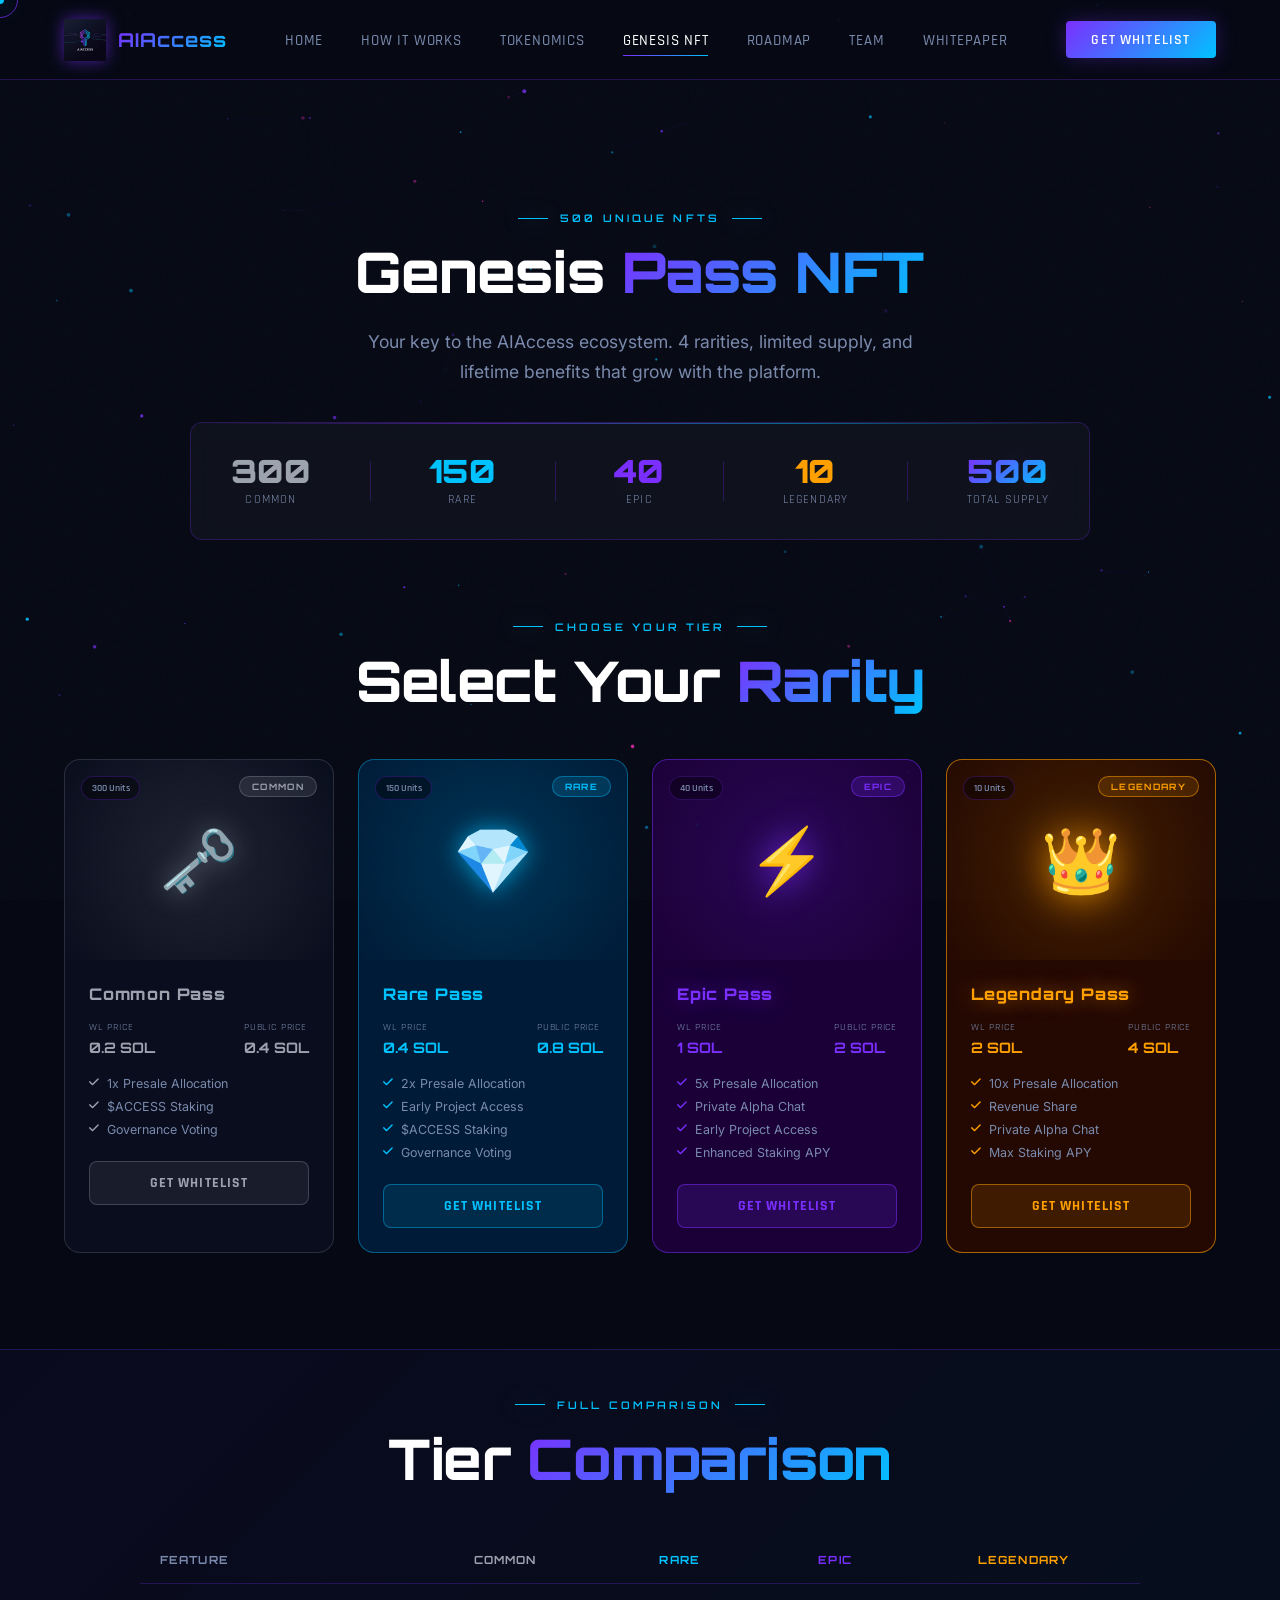
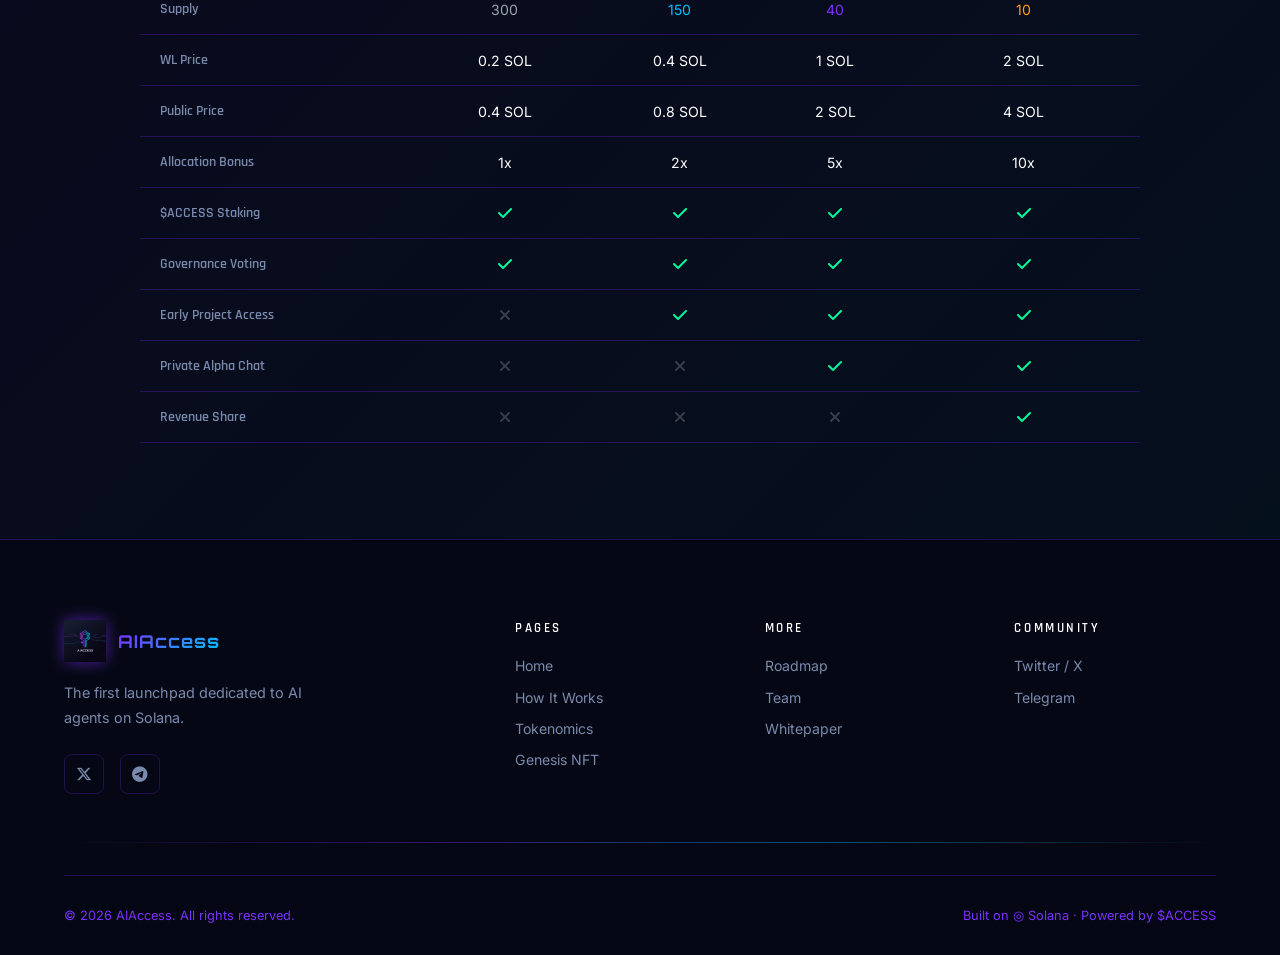
==== commit e832fa1f: "genesis-nft.html" ====
--- a/genesis-nft.html
+++ b/genesis-nft.html
@@ -601,12 +601,12 @@
         <p>The first launchpad dedicated to AI agents on Solana.</p>
         <div class="footer-social">
           <a href="https://x.com/aikin_access" target="_blank" class="social-icon"><i class="fa-brands fa-x-twitter"></i></a>
-          <a href="https://t.me/aikin_access" target="_blank" class="social-icon"><i class="fa-brands fa-telegram"></i></a>
+          <a href="https://t.me/AIAccessCommunity" target="_blank" class="social-icon"><i class="fa-brands fa-telegram"></i></a>
         </div>
       </div>
       <div class="footer-col"><h4>Pages</h4><ul><li><a href="index.html">Home</a></li><li><a href="how-it-works.html">How It Works</a></li><li><a href="tokenomics.html">Tokenomics</a></li><li><a href="genesis-nft.html">Genesis NFT</a></li></ul></div>
       <div class="footer-col"><h4>More</h4><ul><li><a href="roadmap.html">Roadmap</a></li><li><a href="team.html">Team</a></li><li><a href="whitepaper.html">Whitepaper</a></li></ul></div>
-      <div class="footer-col"><h4>Community</h4><ul><li><a href="https://x.com/aikin_access" target="_blank">Twitter / X</a></li><li><a href="https://t.me/aikin_access" target="_blank">Telegram</a></li></ul></div>
+      <div class="footer-col"><h4>Community</h4><ul><li><a href="https://x.com/aikin_access" target="_blank">Twitter / X</a></li><li><a href="https://https://t.me/AIAccessCommunity" target="_blank">Telegram</a></li></ul></div>
     </div>
     <div class="glow-divider"></div>
     <div class="footer-bottom" style="margin-top:2rem;">
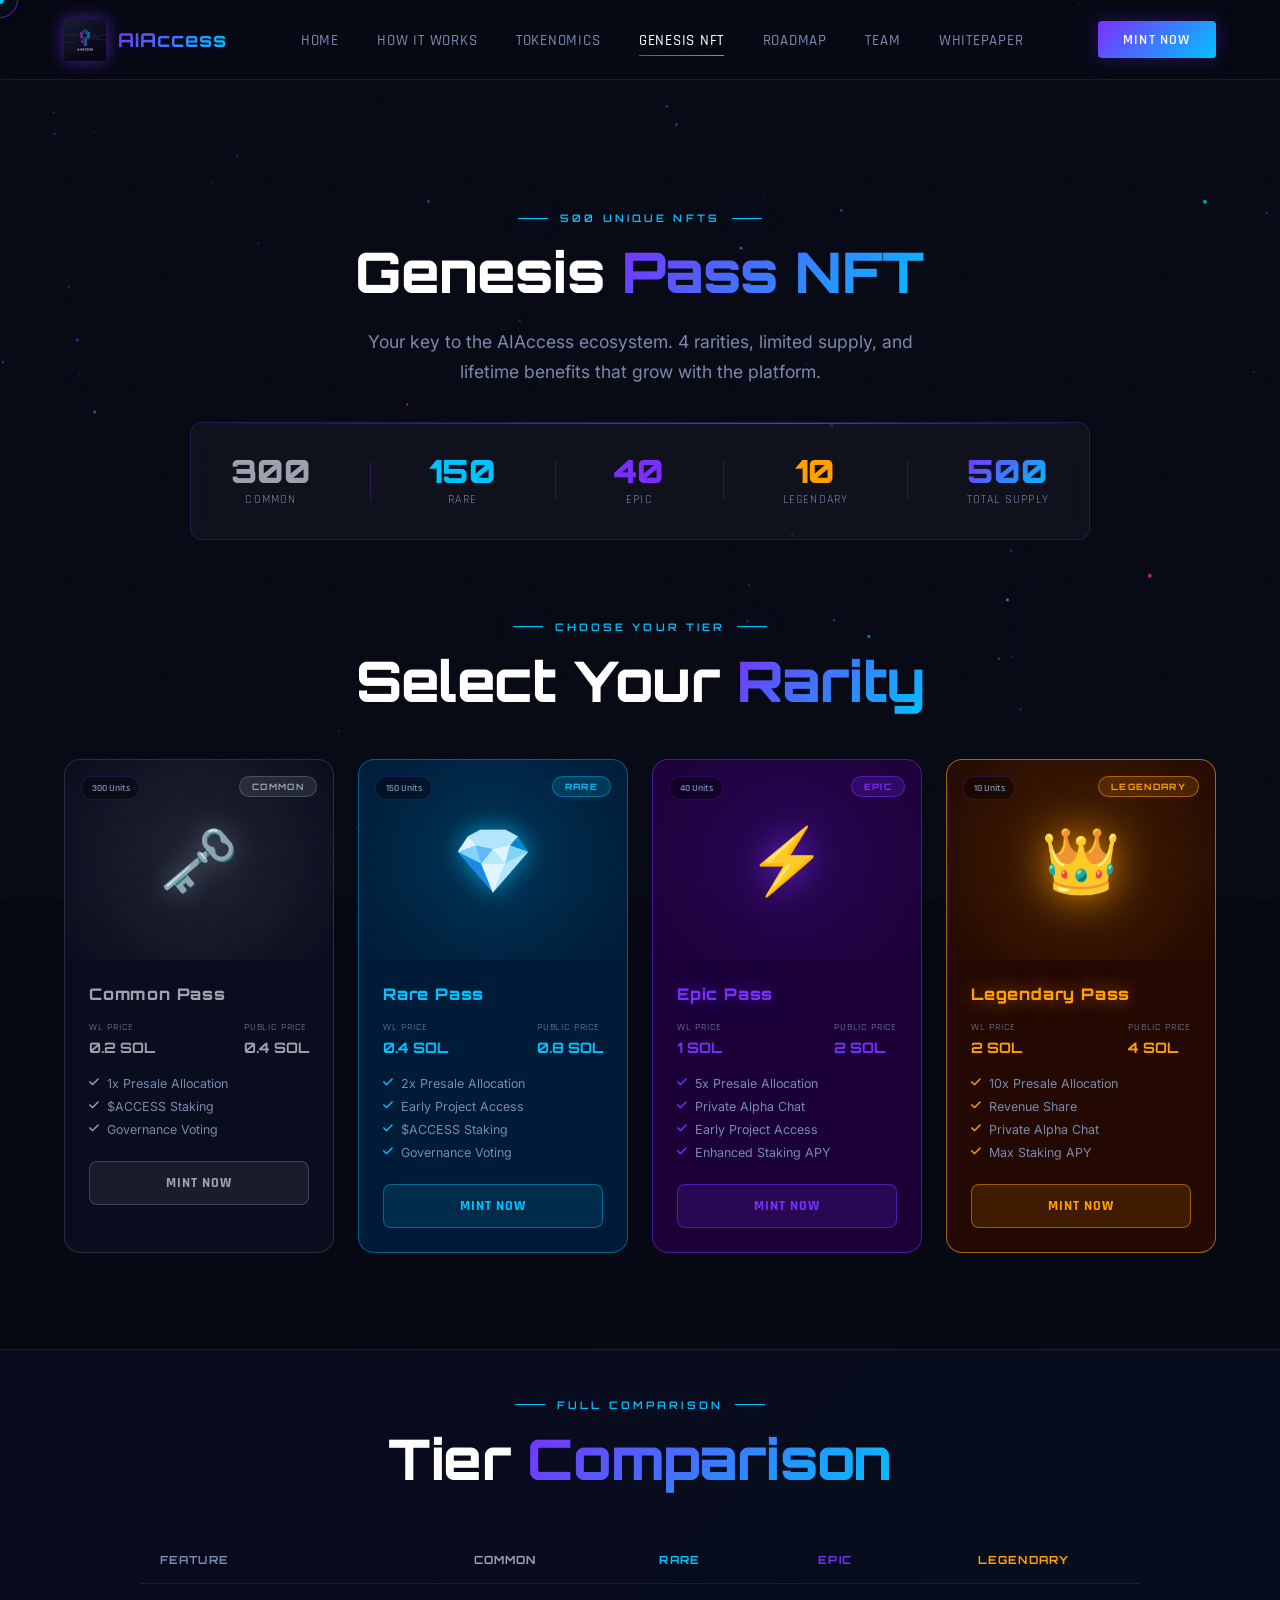
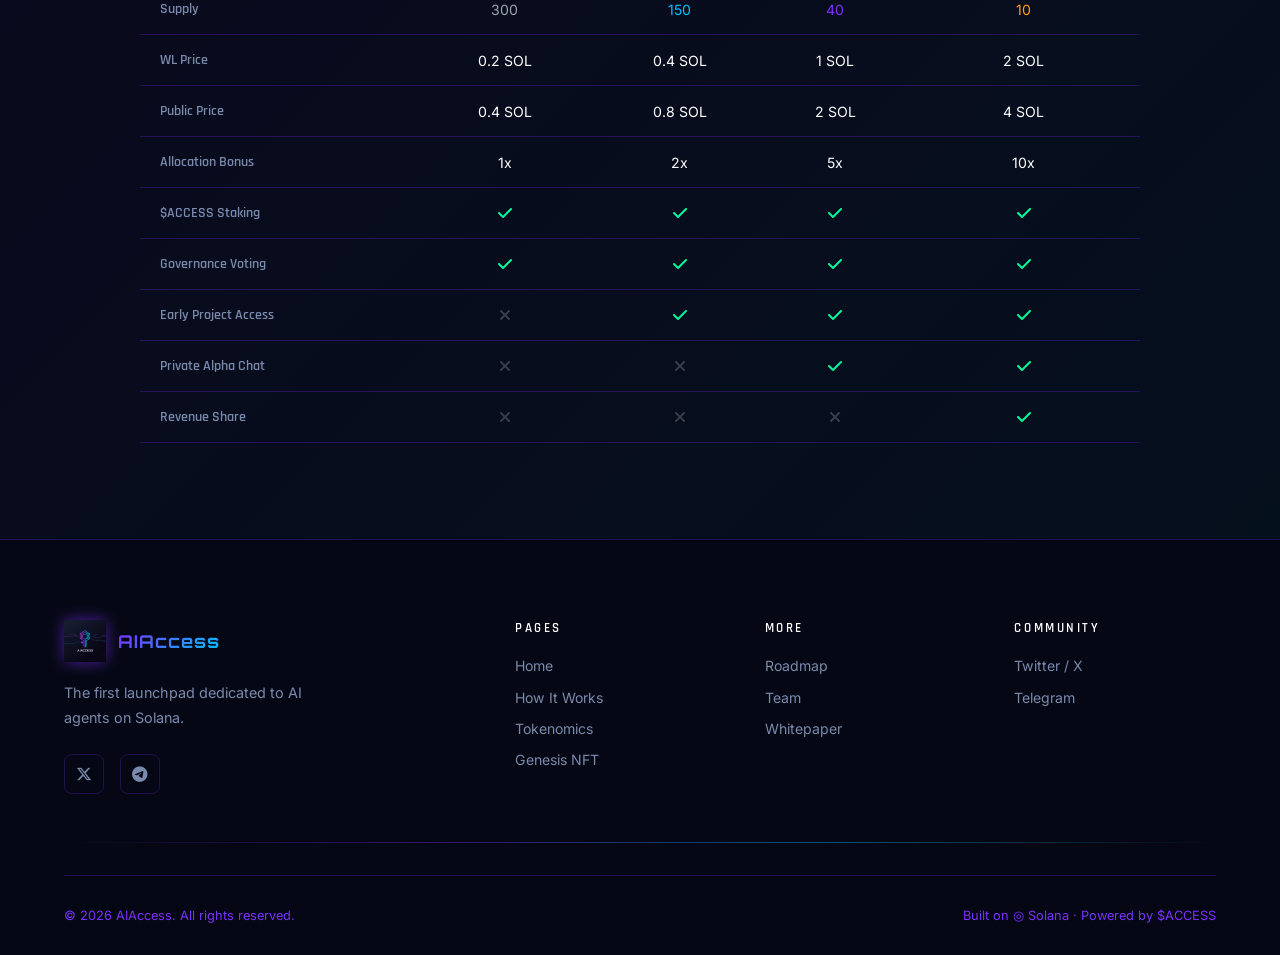
==== commit e90ce8a6: "Add files via upload" ====
--- a/genesis-nft.html
+++ b/genesis-nft.html
@@ -316,7 +316,7 @@
       <li><a href="team.html">Team</a></li>
       <li><a href="whitepaper.html">Whitepaper</a></li>
     </ul>
-    <a href="https://tally.so/r/yPEDzx" class="nav-cta"><span>Get Whitelist</span></a>
+    <a href="mint.html" class="nav-cta"><span>Mint Now</span></a>
     <div class="hamburger"><span></span><span></span><span></span></div>
   </nav>
 
@@ -328,7 +328,7 @@
     <a href="roadmap.html">Roadmap</a>
     <a href="team.html">Team</a>
     <a href="whitepaper.html">Whitepaper</a>
-    <a href="https://tally.so/r/yPEDzx" class="nav-cta"><span>Get Whitelist</span></a>
+    <a href="mint.html" class="nav-cta"><span>Mint Now</span></a>
   </div>
 
   <main>
@@ -404,7 +404,7 @@
                 <div class="nft-perk"><i class="fa-solid fa-check"></i> $ACCESS Staking</div>
                 <div class="nft-perk"><i class="fa-solid fa-check"></i> Governance Voting</div>
               </div>
-              <a href="https://tally.so/r/yPEDzx" target="_blank" rel="noopener noreferrer" class="nft-btn">Get Whitelist</a>
+              <a href="mint.html" target="_blank" rel="noopener noreferrer" class="nft-btn">Mint Now</a>
             </div>
           </div>
 
@@ -434,7 +434,7 @@
                 <div class="nft-perk"><i class="fa-solid fa-check"></i> $ACCESS Staking</div>
                 <div class="nft-perk"><i class="fa-solid fa-check"></i> Governance Voting</div>
               </div>
-              <a href="https://tally.so/r/yPEDzx" target="_blank" rel="noopener noreferrer" class="nft-btn">Get Whitelist</a>
+              <a href="mint.html" target="_blank" rel="noopener noreferrer" class="nft-btn">Mint Now</a>
             </div>
           </div>
 
@@ -464,7 +464,7 @@
                 <div class="nft-perk"><i class="fa-solid fa-check"></i> Early Project Access</div>
                 <div class="nft-perk"><i class="fa-solid fa-check"></i> Enhanced Staking APY</div>
               </div>
-              <a href="https://tally.so/r/yPEDzx" target="_blank" rel="noopener noreferrer" class="nft-btn">Get Whitelist</a>
+              <a href="mint.html" target="_blank" rel="noopener noreferrer" class="nft-btn">Mint Now</a>
             </div>
           </div>
 
@@ -494,7 +494,7 @@
                 <div class="nft-perk"><i class="fa-solid fa-check"></i> Private Alpha Chat</div>
                 <div class="nft-perk"><i class="fa-solid fa-check"></i> Max Staking APY</div>
               </div>
-              <a href="https://tally.so/r/yPEDzx" target="_blank" rel="noopener noreferrer" class="nft-btn">Get Whitelist</a>
+              <a href="mint.html" target="_blank" rel="noopener noreferrer" class="nft-btn">Mint Now</a>
             </div>
           </div>
         </div>
